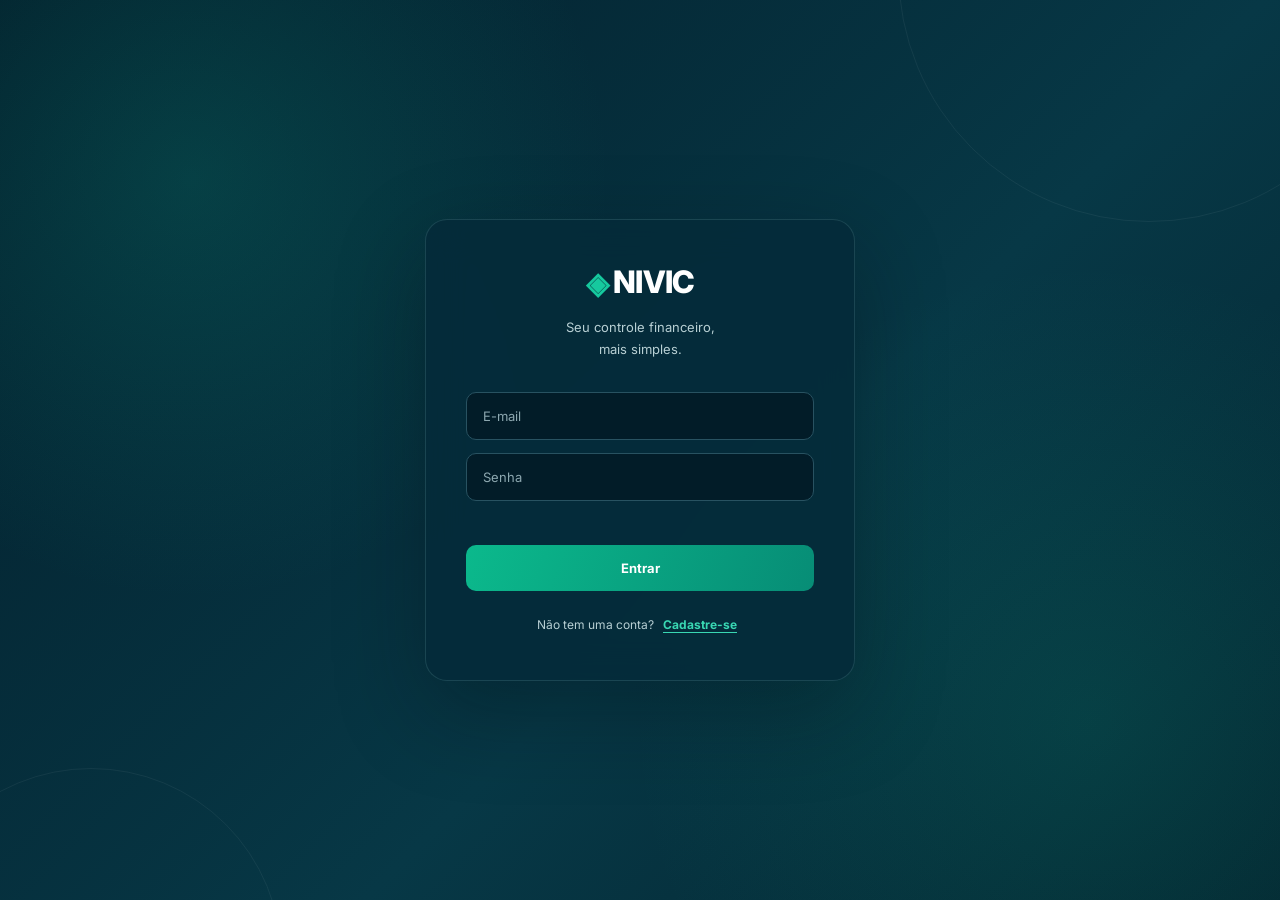
==== frontend/index.html @ e6733d61 "Organiza estrutura do NIVIC em frontend e backend" ====
<!DOCTYPE html>
<html lang="pt-BR">

<head>
    <meta charset="UTF-8">
    <meta name="viewport" content="width=device-width, initial-scale=1.0">

    <meta name="theme-color" content="#062b38">
    <meta name="description" content="NIVIC: organize suas receitas, despesas e metas financeiras em um só lugar.">

    <title>NIVIC | Organização Financeira</title>

    <link rel="preconnect" href="https://fonts.googleapis.com">
    <link rel="preconnect" href="https://fonts.gstatic.com" crossorigin>

    <link
        href="https://fonts.googleapis.com/css2?family=Inter:wght@400;500;600;700;800&display=swap"
        rel="stylesheet"
    >

    <link rel="stylesheet" href="styles.css">
</head>

<body>

    <!-- AUTENTICAÇÃO -->

    <section id="auth" class="auth">

        <div class="auth-card">

            <div class="logo">
                <b>◈</b> NIVIC
            </div>

            <p id="authText">
                Seu controle financeiro,<br>
                mais simples.
            </p>

            <!-- LOGIN -->

            <form id="loginForm">

                <label class="sr-only" for="loginEmail">E-mail</label>
                <input
                    id="loginEmail"
                    type="email"
                    placeholder="E-mail"
                    autocomplete="email"
                    required
                >

                <label class="sr-only" for="loginPass">Senha</label>
                <input
                    id="loginPass"
                    type="password"
                    placeholder="Senha"
                    autocomplete="current-password"
                    required
                >

                <p class="error" id="loginError" role="alert" aria-live="polite"></p>

                <button class="primary" type="submit">
                    Entrar
                </button>

            </form>

            <!-- CADASTRO -->

            <form id="registerForm" class="hide">

                <label class="sr-only" for="regName">Nome completo</label>
                <input
                    id="regName"
                    type="text"
                    placeholder="Nome completo"
                    autocomplete="name"
                    required
                >

                <label class="sr-only" for="regEmail">E-mail</label>
                <input
                    id="regEmail"
                    type="email"
                    placeholder="E-mail"
                    autocomplete="email"
                    required
                >

                <label class="sr-only" for="regPass">Senha</label>
                <input
                    id="regPass"
                    type="password"
                    placeholder="Senha (mínimo 6 caracteres)"
                    minlength="6"
                    autocomplete="new-password"
                    required
                >

                <label class="sr-only" for="regConfirm">Confirmar senha</label>
                <input
                    id="regConfirm"
                    type="password"
                    placeholder="Confirmar senha"
                    minlength="6"
                    autocomplete="new-password"
                    required
                >

                <p class="error" id="regError" role="alert" aria-live="polite"></p>

                <button class="primary" type="submit">
                    Criar minha conta
                </button>

            </form>

            <p class="switch" id="switch">
                Não tem uma conta?
                <button type="button" id="toRegister">
                    Cadastre-se
                </button>
            </p>

        </div>

    </section>

    <!-- APLICAÇÃO -->

    <section id="application" class="hide app">

        <!-- MENU LATERAL -->

        <aside class="sidebar">

            <div class="logo">
                <b>◈</b> NIVIC
            </div>

            <small>MENU PRINCIPAL</small>

            <nav aria-label="Navegação principal">

                <button
                    type="button"
                    data-page="dashboard"
                    class="selected"
                >
                    ⌂　Início
                </button>

                <button type="button" data-page="receitas">
                    ↗　Receitas
                </button>

                <button type="button" data-page="despesas">
                    ↘　Despesas
                </button>

                <button type="button" data-page="metas">
                    ◎　Metas
                </button>

                <button type="button" data-page="conta">
                    ♙　Minha conta
                </button>

            </nav>

            <button type="button" id="logout" class="logout">
                ⇥　Sair da conta
            </button>

            <small class="side-note">
                ● Seus dados estão vinculados à sua conta
            </small>

        </aside>

        <!-- CONTEÚDO PRINCIPAL -->

        <main>

            <header>

                <div>
                    <small>SISTEMA DE ORGANIZAÇÃO FINANCEIRA</small>
                    <h1 id="title">Dashboard financeiro</h1>
                </div>

                <div class="user">

                    <span id="avatar" aria-hidden="true">U</span>

                    <b id="userName">
                        Usuário
                    </b>

                </div>

            </header>

            <div id="content" class="content"></div>

        </main>

    </section>

    <!-- MODAL DE REGISTROS -->

    <div
        id="modal"
        class="overlay hide"
    >

        <form
            id="recordForm"
            class="modal"
            role="dialog"
            aria-modal="true"
            aria-labelledby="modalTitle"
        >

            <div class="modal-title">

                <div>
                    <small>NIVIC</small>
                    <h2 id="modalTitle">Novo registro</h2>
                </div>

                <button
                    type="button"
                    id="close"
                    class="close"
                    aria-label="Fechar janela"
                >
                    ×
                </button>

            </div>

            <div id="modalFields"></div>

            <p
                id="modalError"
                class="error"
                role="alert"
                aria-live="polite"
            ></p>

            <div class="buttons">

                <button
                    type="button"
                    id="cancel"
                    class="secondary"
                >
                    Cancelar
                </button>

                <button
                    type="submit"
                    class="primary"
                >
                    Salvar
                </button>

            </div>

        </form>

    </div>

    <!-- NOTIFICAÇÕES -->

    <div
        id="toast"
        role="status"
        aria-live="polite"
    ></div>

    <script src="script.js"></script>

</body>

</html>
---- frontend/styles.css ----
:root {
    --primary: #079b7c;
    --primary-dark: #067d68;
    --primary-light: #e4f5ef;
    --navy: #062b38;
    --navy-dark: #031e2b;
    --background: #f4f7f8;
    --surface: #ffffff;
    --text: #173746;
    --muted: #8299a2;
    --border: #e5edef;
    --danger: #df5967;
    --shadow: 0 8px 28px rgba(7, 48, 62, .045);
    --shadow-hover: 0 15px 35px rgba(7, 48, 62, .09);
    --radius: 15px;
}

* {
    box-sizing: border-box;
}

html {
    scroll-behavior: smooth;
}

body {
    margin: 0;
    font-family: Inter, Arial, sans-serif;
    background: var(--background);
    color: var(--text);
    -webkit-font-smoothing: antialiased;
}

button,
input {
    font: inherit;
}

button {
    cursor: pointer;
}

button:focus-visible,
input:focus-visible {
    outline: 3px solid rgba(7, 155, 124, .22);
    outline-offset: 3px;
}

.hide {
    display: none !important;
}

.sr-only {
    position: absolute;
    width: 1px;
    height: 1px;
    padding: 0;
    margin: -1px;
    overflow: hidden;
    clip: rect(0, 0, 0, 0);
    white-space: nowrap;
    border: 0;
}

.logo {
    font-size: 27px;
    font-weight: 800;
    letter-spacing: -.8px;
}

.logo b {
    color: #16c99e;
    font-size: 30px;
    vertical-align: -1px;
}

/* AUTENTICAÇÃO */

.auth {
    min-height: 100vh;
    display: grid;
    place-items: center;
    padding: 24px;
    position: relative;
    overflow: hidden;
    background:
        radial-gradient(circle at 15% 20%, rgba(11, 142, 123, .25), transparent 32%),
        radial-gradient(circle at 85% 80%, rgba(15, 190, 145, .13), transparent 35%),
        linear-gradient(135deg, #031e2b, #073846 58%, #042631);
}

.auth::before,
.auth::after {
    content: "";
    position: absolute;
    border: 1px solid rgba(255, 255, 255, .055);
    border-radius: 50%;
    pointer-events: none;
}

.auth::before {
    width: 500px;
    height: 500px;
    top: -280px;
    right: -120px;
}

.auth::after {
    width: 380px;
    height: 380px;
    bottom: -250px;
    left: -100px;
}

.auth-card {
    position: relative;
    z-index: 1;
    width: min(100%, 430px);
    padding: 43px 40px;
    background: rgba(5, 43, 57, .88);
    border: 1px solid rgba(137, 197, 192, .17);
    border-radius: 22px;
    box-shadow: 0 30px 90px rgba(0, 12, 20, .32);
    color: white;
    text-align: center;
    backdrop-filter: blur(18px);
}

.auth-card .logo {
    font-size: 31px;
}

.auth-card > p {
    color: #b8d0d4;
    line-height: 1.7;
    margin: 15px 0 32px;
    font-size: 13px;
}

.auth form {
    display: grid;
    gap: 13px;
}

.auth input {
    width: 100%;
    padding: 15px 16px;
    border: 1px solid #285261;
    border-radius: 10px;
    background: rgba(2, 26, 37, .8);
    color: white;
    font-size: 13px;
    transition: .2s ease;
}

.auth input:hover {
    border-color: #477481;
}

.auth input:focus {
    border-color: #13c99b;
    box-shadow: 0 0 0 3px rgba(19, 201, 155, .12);
    outline: none;
}

.auth input::placeholder {
    color: #8da8b0;
}

.primary {
    border: 0;
    border-radius: 10px;
    padding: 14px 19px;
    background: linear-gradient(110deg, #0bb98c, #078d76);
    color: white;
    font-size: 13px;
    font-weight: 700;
    transition: .2s ease;
}

.auth .primary {
    margin-top: 5px;
    padding: 15px;
}

.primary:hover {
    transform: translateY(-2px);
    box-shadow: 0 9px 22px rgba(7, 155, 124, .2);
    filter: brightness(1.06);
}

.primary:active {
    transform: translateY(0);
}

.switch {
    font-size: 12px !important;
    margin: 23px 0 0 !important;
}

.switch button {
    border: 0;
    background: none;
    color: #39d8b3;
    font-size: inherit;
    font-weight: 700;
    text-decoration: underline;
    text-underline-offset: 3px;
}

.error {
    color: #ff9ba5;
    font-size: 11px;
    line-height: 1.5;
    min-height: 13px;
    margin: 0;
}

/* APLICAÇÃO */

.app {
    display: flex;
    min-height: 100vh;
}

.sidebar {
    width: 255px;
    flex-shrink: 0;
    position: sticky;
    top: 0;
    height: 100vh;
    background: linear-gradient(180deg, #073441, #031f2c);
    color: #d8e8eb;
    padding: 29px 18px 22px;
    display: flex;
    flex-direction: column;
}

.sidebar .logo {
    padding: 0 12px 43px;
}

.sidebar > small {
    font-size: 9px;
    font-weight: 800;
    letter-spacing: 1.5px;
    color: #7798a2;
    padding: 0 12px 16px;
}

.sidebar nav {
    display: grid;
    gap: 6px;
}

.sidebar nav button,
.logout {
    position: relative;
    border: 1px solid transparent;
    background: transparent;
    color: #b9ced3;
    text-align: left;
    padding: 14px 13px;
    border-radius: 10px;
    font-size: 12px;
    font-weight: 600;
    transition: .2s ease;
}

.sidebar nav button:hover {
    background: rgba(255, 255, 255, .055);
    color: white;
    transform: translateX(2px);
}

.sidebar nav .selected {
    background: linear-gradient(105deg, #087e70, #096b65);
    color: white;
    border-color: rgba(255, 255, 255, .07);
    box-shadow: 0 6px 18px rgba(0, 0, 0, .13);
}

.logout {
    margin-top: auto;
    color: #c4d8dc;
}

.logout:hover {
    background: rgba(255, 255, 255, .07);
    color: #ff9ba5;
}

.sidebar .side-note {
    padding: 17px 8px 0;
    border-top: 1px solid rgba(255, 255, 255, .1);
    margin-top: 15px;
    font-size: 9px;
    color: #91aeb6;
}

/* CABEÇALHO */

main {
    flex: 1;
    min-width: 0;
}

header {
    min-height: 91px;
    background: rgba(255, 255, 255, .94);
    border-bottom: 1px solid var(--border);
    display: flex;
    align-items: center;
    justify-content: space-between;
    padding: 18px 40px;
    gap: 20px;
}

header small {
    font-size: 9px;
    letter-spacing: 1.35px;
    color: #91a5ad;
    font-weight: 800;
}

h1 {
    font-size: 22px;
    font-weight: 750;
    letter-spacing: -.7px;
    margin: 7px 0 0;
}

.user {
    display: flex;
    align-items: center;
    gap: 11px;
    font-size: 12px;
}

.user b {
    font-weight: 700;
}

.user span,
.avatar {
    width: 39px;
    height: 39px;
    border-radius: 12px;
    display: grid;
    place-items: center;
    background: var(--primary-light);
    color: var(--primary-dark);
    font-weight: 800;
}

.content {
    padding: 34px 40px;
    max-width: 1550px;
    margin: auto;
}

/* DASHBOARD */

.welcome {
    margin-bottom: 26px;
}

.welcome h2 {
    font-size: 21px;
    font-weight: 750;
    letter-spacing: -.5px;
    margin: 0 0 7px;
}

.welcome p,
.muted {
    font-size: 12px;
    color: var(--muted);
    line-height: 1.7;
    margin: 0;
}

.stats {
    display: grid;
    grid-template-columns: repeat(3, minmax(0, 1fr));
    gap: 18px;
}

.card,
.panel,
.goal {
    background: var(--surface);
    border: 1px solid var(--border);
    border-radius: var(--radius);
    padding: 23px;
    box-shadow: var(--shadow);
    transition: box-shadow .2s ease, transform .2s ease;
}

.card:hover,
.goal:hover {
    transform: translateY(-3px);
    box-shadow: var(--shadow-hover);
}

.stat-label {
    font-size: 11px;
    font-weight: 650;
    color: var(--muted);
}

.stat-value {
    font-size: clamp(21px, 2vw, 28px);
    font-weight: 800;
    letter-spacing: -.9px;
    margin: 15px 0 7px;
    overflow-wrap: anywhere;
}

.green {
    color: #079d77;
}

.red {
    color: #e15b69;
}

.dash-grid {
    display: grid;
    grid-template-columns: 1.3fr 1fr;
    gap: 18px;
    margin-top: 20px;
}

.panel h3,
.goal h3 {
    font-size: 14px;
    font-weight: 750;
    margin: 0 0 18px;
}

.movement,
.goal-mini {
    padding: 15px 0;
    border-top: 1px solid #edf2f4;
    display: flex;
    justify-content: space-between;
    align-items: center;
    gap: 12px;
    font-size: 11px;
}

.movement small {
    display: block;
    color: #91a3aa;
    margin-top: 5px;
    font-size: 10px;
}

/* PÁGINAS INTERNAS */

.page-head {
    display: flex;
    justify-content: space-between;
    align-items: center;
    gap: 18px;
    margin-bottom: 24px;
}

.page-head h2 {
    font-size: 21px;
    letter-spacing: -.5px;
    font-weight: 750;
    margin: 0 0 7px;
}

.page-head p {
    font-size: 12px;
    line-height: 1.6;
    color: var(--muted);
    margin: 0;
}

.small {
    font-size: 11px;
    padding: 11px 16px;
}

/* PESQUISA E TABELAS */

.toolbar {
    margin-bottom: 16px;
}

.search {
    width: min(100%, 380px);
    padding: 13px 15px;
    border: 1px solid var(--border);
    border-radius: 10px;
    background: white;
    outline: none;
    font-size: 12px;
    color: var(--text);
    transition: .2s ease;
}

.search::placeholder {
    color: #9aabb1;
}

.search:focus,
.field input:focus {
    border-color: var(--primary);
    box-shadow: 0 0 0 3px rgba(7, 155, 124, .09);
}

.table-wrap {
    overflow: auto;
    background: white;
    border: 1px solid var(--border);
    border-radius: var(--radius);
    box-shadow: var(--shadow);
}

.data {
    width: 100%;
    border-collapse: collapse;
    min-width: 570px;
}

.data th {
    background: #f8fafb;
    text-align: left;
    color: #8299a2;
    font-size: 10px;
    font-weight: 750;
    letter-spacing: .55px;
    padding: 16px;
    white-space: nowrap;
}

.data td {
    padding: 16px;
    border-top: 1px solid #edf2f4;
    font-size: 11px;
    color: #526e78;
}

.data tbody tr {
    transition: background .15s ease;
}

.data tbody tr:hover {
    background: #f8fcfa;
}

.action {
    border: 1px solid var(--border);
    background: white;
    color: #54717c;
    border-radius: 8px;
    padding: 8px 11px;
    font-size: 10px;
    font-weight: 650;
    margin-right: 4px;
    transition: .2s ease;
}

.action:hover {
    background: #f0f7f5;
    border-color: #c9e6dc;
}

.delete {
    color: var(--danger);
}

.delete:hover {
    background: #fff1f2;
    border-color: #f3cbd0;
}

.empty {
    text-align: center;
    padding: 40px;
    color: #91a3aa;
    font-size: 12px;
}

/* METAS */

.goal-grid,
.profile-grid {
    display: grid;
    grid-template-columns: repeat(2, minmax(0, 1fr));
    gap: 18px;
}

.goal {
    padding: 23px;
}

.goal-top {
    display: flex;
    justify-content: space-between;
    align-items: center;
    gap: 12px;
}

.goal-values {
    display: flex;
    justify-content: space-between;
    gap: 10px;
    font-size: 10px;
    color: var(--muted);
    margin: 18px 0 10px;
}

.progress {
    height: 9px;
    background: #e8eff1;
    border-radius: 20px;
    overflow: hidden;
}

.progress span {
    height: 100%;
    display: block;
    background: linear-gradient(90deg, #079b7c, #55d7b0);
    border-radius: 20px;
    transition: width .4s ease;
}

.goal-foot {
    display: flex;
    justify-content: space-between;
    gap: 10px;
    font-size: 10px;
    color: var(--muted);
    margin-top: 14px;
}

/* PERFIL */

.profile {
    background: white;
    border: 1px solid var(--border);
    border-radius: var(--radius);
    padding: 25px;
    box-shadow: var(--shadow);
}

.profile h3 {
    font-size: 14px;
    font-weight: 750;
    margin: 0 0 20px;
}

.field {
    display: grid;
    gap: 8px;
    margin-bottom: 16px;
}

.field label {
    font-size: 11px;
    font-weight: 700;
    color: #637f89;
}

.field input {
    width: 100%;
    padding: 13px 14px;
    border: 1px solid var(--border);
    border-radius: 9px;
    outline: none;
    font-size: 12px;
    color: var(--text);
    background: #fff;
    transition: .2s ease;
}

.secondary {
    border: 1px solid #e2ebec;
    background: #f1f6f6;
    color: #55717a;
    border-radius: 9px;
    padding: 12px 16px;
    font-size: 11px;
    font-weight: 700;
    transition: .2s ease;
}

.secondary:hover {
    background: #e5efef;
}

.danger {
    border: 1px solid #f3cbd0;
    background: #fff1f2;
    color: #d84f5d;
    border-radius: 9px;
    padding: 11px 14px;
    font-size: 11px;
    font-weight: 700;
    transition: .2s ease;
}

.danger:hover {
    background: #ffe5e8;
}

/* MODAL */

.overlay {
    position: fixed;
    inset: 0;
    background: rgba(3, 25, 35, .65);
    display: grid;
    place-items: center;
    padding: 20px;
    z-index: 10;
    backdrop-filter: blur(5px);
}

.modal {
    width: min(100%, 470px);
    max-height: min(90vh, 720px);
    overflow-y: auto;
    background: white;
    border: 1px solid rgba(255, 255, 255, .5);
    border-radius: 18px;
    padding: 29px;
    box-shadow: 0 25px 80px rgba(0, 0, 0, .2);
    animation: modalIn .2s ease;
}

@keyframes modalIn {
    from {
        opacity: 0;
        transform: translateY(9px) scale(.99);
    }

    to {
        opacity: 1;
        transform: translateY(0) scale(1);
    }
}

.modal-title {
    display: flex;
    justify-content: space-between;
    align-items: flex-start;
    gap: 15px;
    margin-bottom: 23px;
}

.modal-title small {
    font-size: 9px;
    color: var(--muted);
    letter-spacing: 1.4px;
    font-weight: 800;
}

.modal-title h2 {
    font-size: 20px;
    letter-spacing: -.5px;
    margin: 6px 0 0;
}

.close {
    flex-shrink: 0;
    border: 0;
    background: #edf4f4;
    color: #54717c;
    border-radius: 9px;
    width: 35px;
    height: 35px;
    font-size: 22px;
    line-height: 1;
    transition: .2s ease;
}

.close:hover {
    background: #e0ebeb;
    transform: rotate(90deg);
}

.modal .field {
    margin-bottom: 15px;
}

.buttons {
    display: flex;
    justify-content: flex-end;
    flex-wrap: wrap;
    gap: 10px;
    margin-top: 21px;
}

/* NOTIFICAÇÕES */

#toast {
    position: fixed;
    right: 24px;
    bottom: 24px;
    max-width: min(380px, calc(100vw - 40px));
    background: #073b46;
    color: white;
    padding: 15px 20px;
    border: 1px solid rgba(255, 255, 255, .1);
    border-radius: 11px;
    font-size: 12px;
    line-height: 1.5;
    box-shadow: 0 12px 35px rgba(0, 20, 30, .2);
    opacity: 0;
    transform: translateY(9px);
    transition: .2s ease;
    pointer-events: none;
    z-index: 20;
}

#toast.show {
    opacity: 1;
    transform: translateY(0);
}

/* RESPONSIVIDADE */

@media (max-width: 1000px) {
    .sidebar {
        width: 220px;
    }

    .content {
        padding: 28px 25px;
    }

    header {
        padding: 17px 26px;
    }

    .dash-grid {
        grid-template-columns: 1fr;
    }
}

@media (max-width: 760px) {
    .app {
        display: block;
    }

    .sidebar {
        width: 100%;
        height: auto;
        min-height: 0;
        position: relative;
        padding: 14px 15px;
    }

    .sidebar .logo {
        padding: 0 8px 14px;
        font-size: 24px;
    }

    .sidebar > small,
    .side-note,
    .logout {
        display: none;
    }

    .sidebar nav {
        display: flex;
        gap: 6px;
        overflow-x: auto;
        padding-bottom: 3px;
        scrollbar-width: thin;
    }

    .sidebar nav button {
        white-space: nowrap;
        flex-shrink: 0;
        padding: 11px 13px;
        font-size: 11px;
    }

    .sidebar nav button:hover {
        transform: none;
    }

    header {
        min-height: 77px;
        padding: 14px 19px;
    }

    header small {
        font-size: 8px;
    }

    h1 {
        font-size: 18px;
    }

    .content {
        padding: 23px 18px;
    }

    .stats {
        gap: 11px;
    }

    .card {
        padding: 18px;
    }

    .stat-value {
        font-size: 21px;
    }
}

@media (max-width: 540px) {
    .auth {
        padding: 16px;
    }

    .auth-card {
        padding: 34px 23px;
    }

    .stats,
    .goal-grid,
    .profile-grid {
        grid-template-columns: 1fr;
    }

    .page-head {
        align-items: flex-start;
    }

    .page-head .primary {
        white-space: nowrap;
        padding: 11px 12px;
        font-size: 10px;
    }

    .page-head h2 {
        font-size: 18px;
    }

    .welcome h2 {
        font-size: 18px;
    }

    .user {
        gap: 7px;
    }

    .user span {
        width: 35px;
        height: 35px;
    }

    .user b {
        display: none;
    }

    .content {
        padding: 20px 13px;
    }

    .panel,
    .goal,
    .profile {
        padding: 19px;
    }

    .modal {
        padding: 22px;
    }

    .buttons {
        flex-direction: column-reverse;
    }

    .buttons button {
        width: 100%;
    }

    #toast {
        right: 13px;
        bottom: 13px;
    }
}

@media (prefers-reduced-motion: reduce) {
    *,
    *::before,
    *::after {
        scroll-behavior: auto !important;
        animation-duration: .01ms !important;
        animation-iteration-count: 1 !important;
        transition-duration: .01ms !important;
    }
}
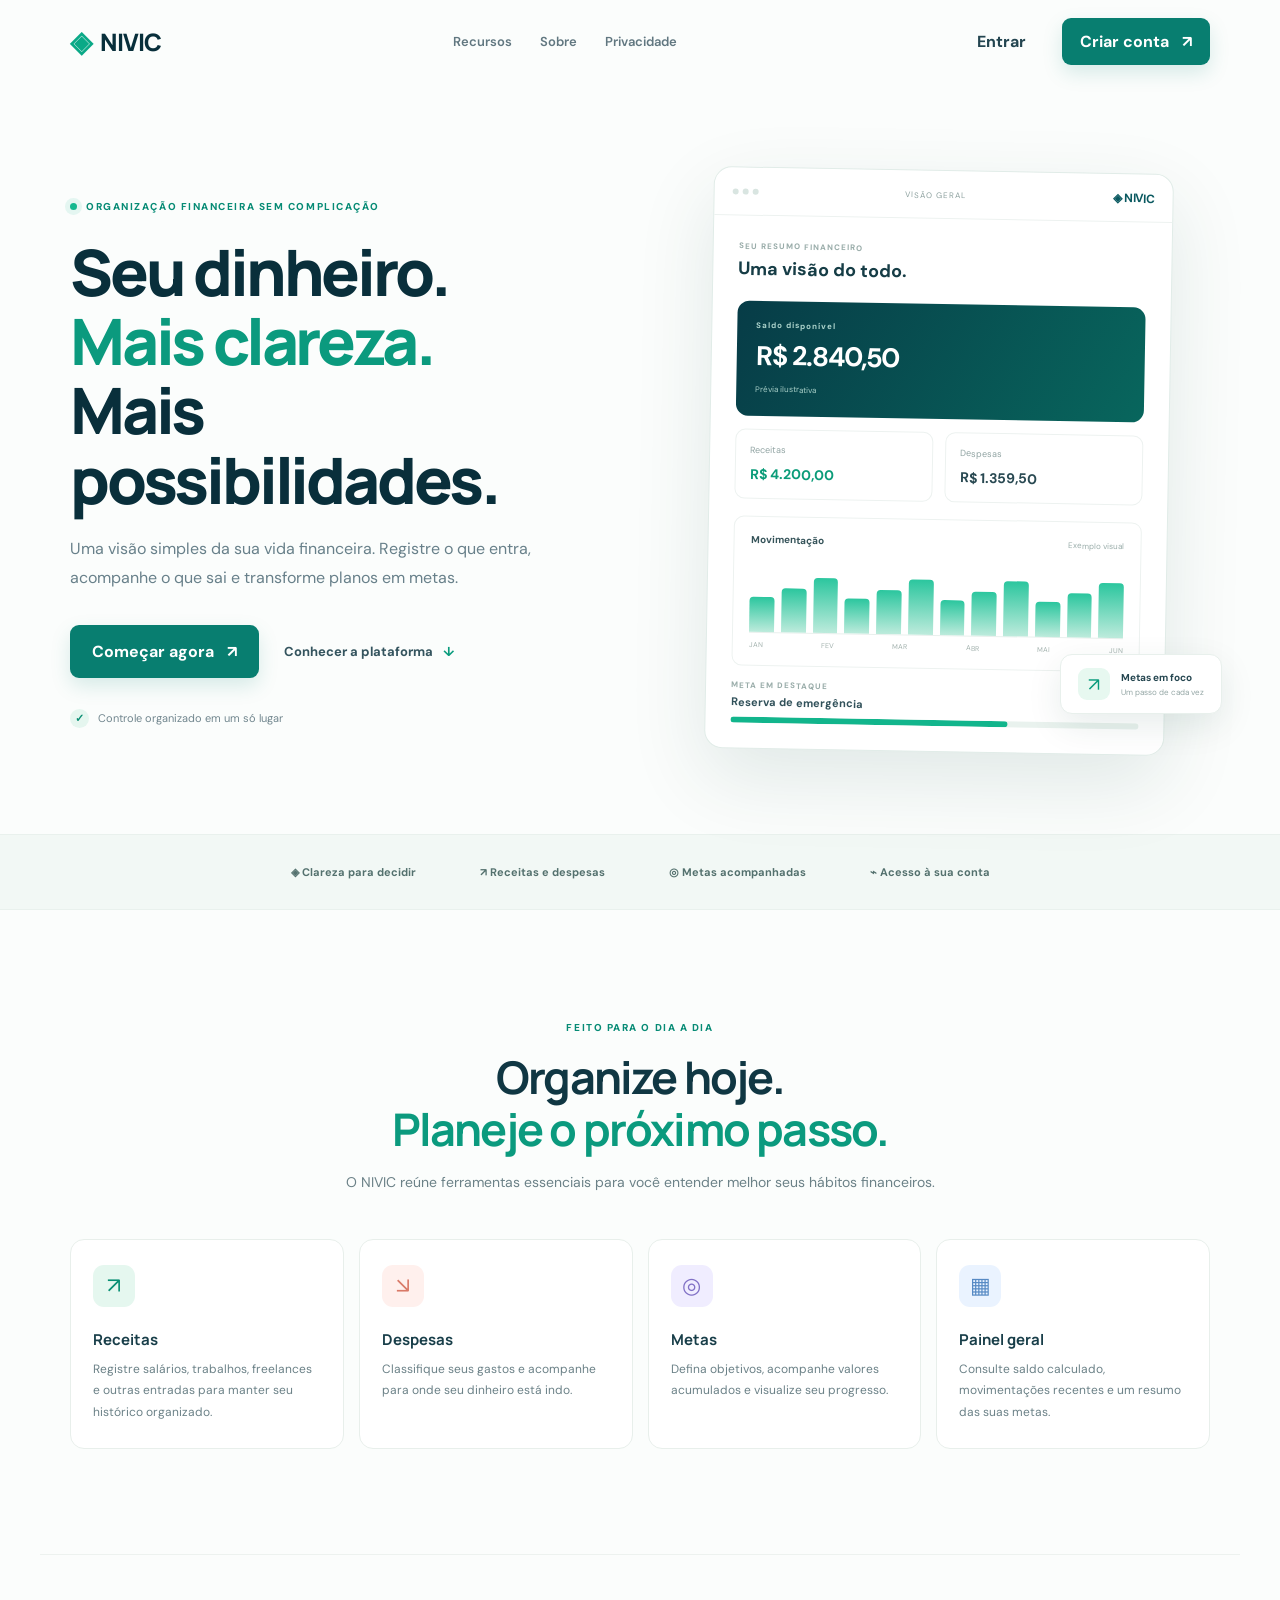
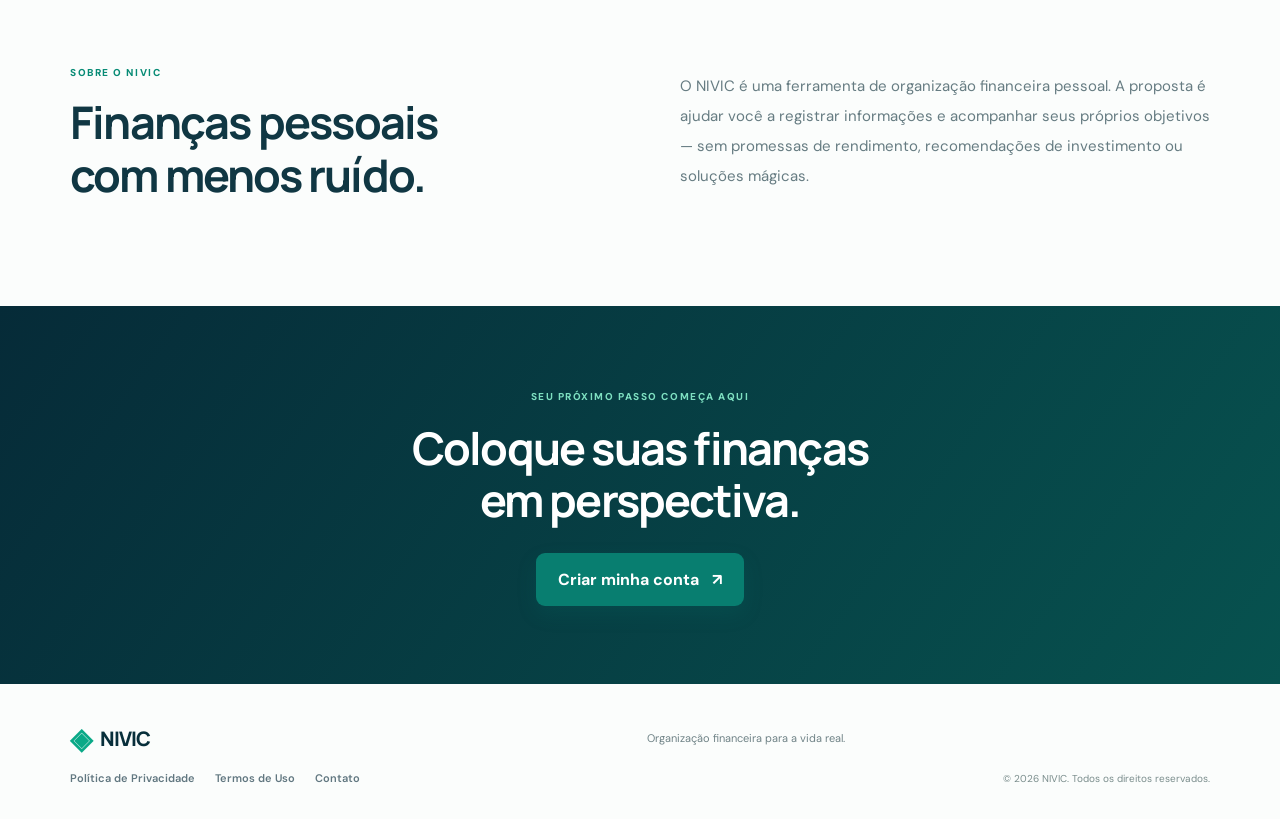
==== commit dc945164: "feat: aprimora frontend e adiciona páginas legais" ====
--- a/frontend/index.html
+++ b/frontend/index.html
@@ -1,291 +1,161 @@
-
 <!DOCTYPE html>
 <html lang="pt-BR">
+<head>
+  <meta charset="UTF-8">
+  <meta name="viewport" content="width=device-width, initial-scale=1">
+  <meta name="theme-color" content="#062b38">
+  <meta name="description" content="NIVIC — organize receitas, despesas e metas financeiras em um só lugar.">
+  <meta name="robots" content="index,follow">
+  <title>NIVIC — Sua vida financeira em perspectiva</title>
+  <link rel="preconnect" href="https://fonts.googleapis.com">
+  <link rel="preconnect" href="https://fonts.gstatic.com" crossorigin>
+  <link href="https://fonts.googleapis.com/css2?family=DM+Sans:wght@400;500;600;700;800&family=Manrope:wght@500;600;700;800&display=swap" rel="stylesheet">
+  <link rel="stylesheet" href="styles.css">
+</head>
+<body>
+  <section id="landing" class="landing">
+    <nav class="site-nav">
+      <a class="brand" href="#inicio" aria-label="NIVIC início"><span class="brand-mark">◈</span> NIVIC</a>
+      <div class="nav-links">
+        <a href="#recursos">Recursos</a>
+        <a href="#sobre">Sobre</a>
+        <a href="privacidade.html">Privacidade</a>
+      </div>
+      <div class="nav-actions">
+        <button class="nav-login" id="openLogin" type="button">Entrar</button>
+        <button class="nav-cta" id="openRegister" type="button">Criar conta <span>↗</span></button>
+      </div>
+    </nav>
 
-<head>
-    <meta charset="UTF-8">
-    <meta name="viewport" content="width=device-width, initial-scale=1.0">
+    <main id="inicio">
+      <section class="hero">
+        <div class="hero-copy">
+          <span class="eyebrow"><i></i> ORGANIZAÇÃO FINANCEIRA SEM COMPLICAÇÃO</span>
+          <h1>Seu dinheiro.<br><em>Mais clareza.</em><br>Mais possibilidades.</h1>
+          <p>Uma visão simples da sua vida financeira. Registre o que entra, acompanhe o que sai e transforme planos em metas.</p>
+          <div class="hero-actions">
+            <button class="nav-cta hero-cta" id="heroRegister" type="button">Começar agora <span>↗</span></button>
+            <a class="text-link" href="#recursos">Conhecer a plataforma <span>↓</span></a>
+          </div>
+          <div class="hero-note"><span class="note-check">✓</span> Controle organizado em um só lugar</div>
+        </div>
+        <div class="hero-visual" aria-label="Prévia ilustrativa do painel financeiro NIVIC">
+          <div class="visual-glow"></div>
+          <div class="mock-window">
+            <div class="mock-top"><div class="mock-dots"><i></i><i></i><i></i></div><span>VISÃO GERAL</span><b>◈ NIVIC</b></div>
+            <div class="mock-content">
+              <div class="mock-greeting"><small>SEU RESUMO FINANCEIRO</small><strong>Uma visão do todo.</strong></div>
+              <div class="mock-balance"><small>Saldo disponível</small><strong>R$ 2.840,50</strong><span>Prévia ilustrativa</span></div>
+              <div class="mock-stats">
+                <div><small>Receitas</small><b class="mock-green">R$ 4.200,00</b></div>
+                <div><small>Despesas</small><b>R$ 1.359,50</b></div>
+              </div>
+              <div class="mock-chart"><div class="chart-head"><b>Movimentação</b><small>Exemplo visual</small></div><div class="bars"><i></i><i></i><i></i><i></i><i></i><i></i><i></i><i></i><i></i><i></i><i></i><i></i></div><div class="chart-labels"><span>JAN</span><span>FEV</span><span>MAR</span><span>ABR</span><span>MAI</span><span>JUN</span></div></div>
+              <div class="mock-goal"><div><small>META EM DESTAQUE</small><b>Reserva de emergência</b></div><strong>68%</strong><div class="mock-progress"><i></i></div></div>
+            </div>
+          </div>
+          <div class="floating-chip"><span>↗</span><div><b>Metas em foco</b><small>Um passo de cada vez</small></div></div>
+        </div>
+      </section>
 
-    <meta name="theme-color" content="#062b38">
-    <meta name="description" content="NIVIC: organize suas receitas, despesas e metas financeiras em um só lugar.">
+      <section class="trust-strip" aria-label="Benefícios">
+        <span>◈ Clareza para decidir</span><span>↗ Receitas e despesas</span><span>◎ Metas acompanhadas</span><span>⌁ Acesso à sua conta</span>
+      </section>
 
-    <title>NIVIC | Organização Financeira</title>
+      <section class="features section-wrap" id="recursos">
+        <div class="section-heading">
+          <span class="eyebrow">FEITO PARA O DIA A DIA</span>
+          <h2>Organize hoje.<br><em>Planeje o próximo passo.</em></h2>
+          <p>O NIVIC reúne ferramentas essenciais para você entender melhor seus hábitos financeiros.</p>
+        </div>
+        <div class="feature-grid">
+          <article class="feature-card"><span class="feature-icon">↗</span><h3>Receitas</h3><p>Registre salários, trabalhos, freelances e outras entradas para manter seu histórico organizado.</p></article>
+          <article class="feature-card"><span class="feature-icon coral">↘</span><h3>Despesas</h3><p>Classifique seus gastos e acompanhe para onde seu dinheiro está indo.</p></article>
+          <article class="feature-card"><span class="feature-icon violet">◎</span><h3>Metas</h3><p>Defina objetivos, acompanhe valores acumulados e visualize seu progresso.</p></article>
+          <article class="feature-card"><span class="feature-icon blue">▦</span><h3>Painel geral</h3><p>Consulte saldo calculado, movimentações recentes e um resumo das suas metas.</p></article>
+        </div>
+      </section>
 
-    <link rel="preconnect" href="https://fonts.googleapis.com">
-    <link rel="preconnect" href="https://fonts.gstatic.com" crossorigin>
+      <section class="statement section-wrap" id="sobre">
+        <div><span class="eyebrow">SOBRE O NIVIC</span><h2>Finanças pessoais<br>com menos ruído.</h2></div>
+        <p>O NIVIC é uma ferramenta de organização financeira pessoal. A proposta é ajudar você a registrar informações e acompanhar seus próprios objetivos — sem promessas de rendimento, recomendações de investimento ou soluções mágicas.</p>
+      </section>
 
-    <link
-        href="https://fonts.googleapis.com/css2?family=Inter:wght@400;500;600;700;800&display=swap"
-        rel="stylesheet"
-    >
+      <section class="bottom-cta">
+        <span class="eyebrow">SEU PRÓXIMO PASSO COMEÇA AQUI</span>
+        <h2>Coloque suas finanças<br>em perspectiva.</h2>
+        <button class="nav-cta hero-cta" id="bottomRegister" type="button">Criar minha conta <span>↗</span></button>
+      </section>
+    </main>
 
-    <link rel="stylesheet" href="styles.css">
-</head>
+    <footer class="site-footer">
+      <a class="brand" href="#inicio"><span class="brand-mark">◈</span> NIVIC</a>
+      <p>Organização financeira para a vida real.</p>
+      <div class="footer-links"><a href="privacidade.html">Política de Privacidade</a><a href="termos.html">Termos de Uso</a><a href="mailto:contato@nivic.com.br">Contato</a></div>
+      <small>© <span id="year"></span> NIVIC. Todos os direitos reservados.</small>
+    </footer>
+  </section>
 
-<body>
+  <section id="auth" class="auth hide">
+    <button type="button" class="back-site" id="backToSite">← Voltar ao site</button>
+    <div class="auth-card">
+      <a class="brand auth-brand" href="#" id="authBrand"><span class="brand-mark">◈</span> NIVIC</a>
+      <p id="authText">Seu controle financeiro,<br>mais simples.</p>
+      <form id="loginForm">
+        <label class="sr-only" for="loginEmail">E-mail</label>
+        <input id="loginEmail" type="email" placeholder="E-mail" autocomplete="email" required>
+        <label class="sr-only" for="loginPass">Senha</label>
+        <input id="loginPass" type="password" placeholder="Senha" autocomplete="current-password" required>
+        <p class="error" id="loginError" role="alert" aria-live="polite"></p>
+        <button class="primary" type="submit">Entrar na minha conta</button>
+      </form>
+      <form id="registerForm" class="hide">
+        <label class="sr-only" for="regName">Nome completo</label>
+        <input id="regName" type="text" placeholder="Nome completo" autocomplete="name" required>
+        <label class="sr-only" for="regEmail">E-mail</label>
+        <input id="regEmail" type="email" placeholder="E-mail" autocomplete="email" required>
+        <label class="sr-only" for="regPass">Senha</label>
+        <input id="regPass" type="password" placeholder="Senha (mínimo 8 caracteres)" minlength="8" maxlength="72" autocomplete="new-password" required>
+        <label class="sr-only" for="regConfirm">Confirmar senha</label>
+        <input id="regConfirm" type="password" placeholder="Confirmar senha" minlength="8" maxlength="72" autocomplete="new-password" required>
+        <label class="legal-consent"><input type="checkbox" id="acceptTerms" required> Li e aceito os <a href="termos.html" target="_blank" rel="noopener">Termos de Uso</a> e a <a href="privacidade.html" target="_blank" rel="noopener">Política de Privacidade</a>.</label>
+        <p class="error" id="regError" role="alert" aria-live="polite"></p>
+        <button class="primary" type="submit">Criar minha conta</button>
+      </form>
+      <p class="switch" id="switch">Não tem uma conta? <button type="button" data-auth="register">Cadastre-se</button></p>
+      <p class="auth-legal">Ao continuar, você concorda com nossos <a href="termos.html">termos</a> e nossa <a href="privacidade.html">política de privacidade</a>.</p>
+    </div>
+  </section>
 
-    <!-- AUTENTICAÇÃO -->
+  <section id="application" class="hide app">
+    <aside class="sidebar">
+      <div class="logo"><b>◈</b> NIVIC</div>
+      <small>MENU PRINCIPAL</small>
+      <nav aria-label="Navegação principal">
+        <button type="button" data-page="dashboard" class="selected">⌂　Início</button>
+        <button type="button" data-page="receitas">↗　Receitas</button>
+        <button type="button" data-page="despesas">↘　Despesas</button>
+        <button type="button" data-page="metas">◎　Metas</button>
+        <button type="button" data-page="conta">♙　Minha conta</button>
+      </nav>
+      <button type="button" id="logout" class="logout">⇥　Sair da conta</button>
+      <small class="side-note">● Seus dados estão vinculados à sua conta</small>
+    </aside>
+    <main>
+      <header><div><small>SISTEMA DE ORGANIZAÇÃO FINANCEIRA</small><h1 id="title">Dashboard financeiro</h1></div><div class="user"><span id="avatar" aria-hidden="true">U</span><b id="userName">Usuário</b></div></header>
+      <div id="content" class="content"></div>
+      <footer class="app-footer"><a href="privacidade.html" target="_blank" rel="noopener">Privacidade</a><a href="termos.html" target="_blank" rel="noopener">Termos de uso</a><span>© <span id="appYear"></span> NIVIC</span></footer>
+    </main>
+  </section>
 
-    <section id="auth" class="auth">
-
-        <div class="auth-card">
-
-            <div class="logo">
-                <b>◈</b> NIVIC
-            </div>
-
-            <p id="authText">
-                Seu controle financeiro,<br>
-                mais simples.
-            </p>
-
-            <!-- LOGIN -->
-
-            <form id="loginForm">
-
-                <label class="sr-only" for="loginEmail">E-mail</label>
-                <input
-                    id="loginEmail"
-                    type="email"
-                    placeholder="E-mail"
-                    autocomplete="email"
-                    required
-                >
-
-                <label class="sr-only" for="loginPass">Senha</label>
-                <input
-                    id="loginPass"
-                    type="password"
-                    placeholder="Senha"
-                    autocomplete="current-password"
-                    required
-                >
-
-                <p class="error" id="loginError" role="alert" aria-live="polite"></p>
-
-                <button class="primary" type="submit">
-                    Entrar
-                </button>
-
-            </form>
-
-            <!-- CADASTRO -->
-
-            <form id="registerForm" class="hide">
-
-                <label class="sr-only" for="regName">Nome completo</label>
-                <input
-                    id="regName"
-                    type="text"
-                    placeholder="Nome completo"
-                    autocomplete="name"
-                    required
-                >
-
-                <label class="sr-only" for="regEmail">E-mail</label>
-                <input
-                    id="regEmail"
-                    type="email"
-                    placeholder="E-mail"
-                    autocomplete="email"
-                    required
-                >
-
-                <label class="sr-only" for="regPass">Senha</label>
-                <input
-                    id="regPass"
-                    type="password"
-                    placeholder="Senha (mínimo 6 caracteres)"
-                    minlength="6"
-                    autocomplete="new-password"
-                    required
-                >
-
-                <label class="sr-only" for="regConfirm">Confirmar senha</label>
-                <input
-                    id="regConfirm"
-                    type="password"
-                    placeholder="Confirmar senha"
-                    minlength="6"
-                    autocomplete="new-password"
-                    required
-                >
-
-                <p class="error" id="regError" role="alert" aria-live="polite"></p>
-
-                <button class="primary" type="submit">
-                    Criar minha conta
-                </button>
-
-            </form>
-
-            <p class="switch" id="switch">
-                Não tem uma conta?
-                <button type="button" id="toRegister">
-                    Cadastre-se
-                </button>
-            </p>
-
-        </div>
-
-    </section>
-
-    <!-- APLICAÇÃO -->
-
-    <section id="application" class="hide app">
-
-        <!-- MENU LATERAL -->
-
-        <aside class="sidebar">
-
-            <div class="logo">
-                <b>◈</b> NIVIC
-            </div>
-
-            <small>MENU PRINCIPAL</small>
-
-            <nav aria-label="Navegação principal">
-
-                <button
-                    type="button"
-                    data-page="dashboard"
-                    class="selected"
-                >
-                    ⌂　Início
-                </button>
-
-                <button type="button" data-page="receitas">
-                    ↗　Receitas
-                </button>
-
-                <button type="button" data-page="despesas">
-                    ↘　Despesas
-                </button>
-
-                <button type="button" data-page="metas">
-                    ◎　Metas
-                </button>
-
-                <button type="button" data-page="conta">
-                    ♙　Minha conta
-                </button>
-
-            </nav>
-
-            <button type="button" id="logout" class="logout">
-                ⇥　Sair da conta
-            </button>
-
-            <small class="side-note">
-                ● Seus dados estão vinculados à sua conta
-            </small>
-
-        </aside>
-
-        <!-- CONTEÚDO PRINCIPAL -->
-
-        <main>
-
-            <header>
-
-                <div>
-                    <small>SISTEMA DE ORGANIZAÇÃO FINANCEIRA</small>
-                    <h1 id="title">Dashboard financeiro</h1>
-                </div>
-
-                <div class="user">
-
-                    <span id="avatar" aria-hidden="true">U</span>
-
-                    <b id="userName">
-                        Usuário
-                    </b>
-
-                </div>
-
-            </header>
-
-            <div id="content" class="content"></div>
-
-        </main>
-
-    </section>
-
-    <!-- MODAL DE REGISTROS -->
-
-    <div
-        id="modal"
-        class="overlay hide"
-    >
-
-        <form
-            id="recordForm"
-            class="modal"
-            role="dialog"
-            aria-modal="true"
-            aria-labelledby="modalTitle"
-        >
-
-            <div class="modal-title">
-
-                <div>
-                    <small>NIVIC</small>
-                    <h2 id="modalTitle">Novo registro</h2>
-                </div>
-
-                <button
-                    type="button"
-                    id="close"
-                    class="close"
-                    aria-label="Fechar janela"
-                >
-                    ×
-                </button>
-
-            </div>
-
-            <div id="modalFields"></div>
-
-            <p
-                id="modalError"
-                class="error"
-                role="alert"
-                aria-live="polite"
-            ></p>
-
-            <div class="buttons">
-
-                <button
-                    type="button"
-                    id="cancel"
-                    class="secondary"
-                >
-                    Cancelar
-                </button>
-
-                <button
-                    type="submit"
-                    class="primary"
-                >
-                    Salvar
-                </button>
-
-            </div>
-
-        </form>
-
-    </div>
-
-    <!-- NOTIFICAÇÕES -->
-
-    <div
-        id="toast"
-        role="status"
-        aria-live="polite"
-    ></div>
-
-    <script src="script.js"></script>
-
+  <div id="modal" class="overlay hide">
+    <form id="recordForm" class="modal" role="dialog" aria-modal="true" aria-labelledby="modalTitle">
+      <div class="modal-title"><div><small>NIVIC</small><h2 id="modalTitle">Novo registro</h2></div><button type="button" id="close" class="close" aria-label="Fechar janela">×</button></div>
+      <div id="modalFields"></div><p id="modalError" class="error" role="alert" aria-live="polite"></p>
+      <div class="buttons"><button type="button" id="cancel" class="secondary">Cancelar</button><button type="submit" class="primary">Salvar</button></div>
+    </form>
+  </div>
+  <div id="toast" role="status" aria-live="polite"></div>
+  <script src="script.js"></script>
 </body>
-
-</html>
+</html>
--- a/frontend/styles.css
+++ b/frontend/styles.css
@@ -1,4 +1,3 @@
-
 :root {
     --primary: #079b7c;
     --primary-dark: #067d68;
@@ -8,12 +7,15 @@
     --background: #f4f7f8;
     --surface: #ffffff;
     --text: #173746;
-    --muted: #8299a2;
+    --muted: #5f7882;
     --border: #e5edef;
     --danger: #df5967;
     --shadow: 0 8px 28px rgba(7, 48, 62, .045);
     --shadow-hover: 0 15px 35px rgba(7, 48, 62, .09);
     --radius: 15px;
+    --ink: #102f3b;
+    --mint: #16c99e;
+    --paper: #f6f9f8;
 }
 
 * {
@@ -26,7 +28,7 @@
 
 body {
     margin: 0;
-    font-family: Inter, Arial, sans-serif;
+    font-family: "DM Sans", Arial, sans-serif;
     background: var(--background);
     color: var(--text);
     -webkit-font-smoothing: antialiased;
@@ -75,8 +77,6 @@
     vertical-align: -1px;
 }
 
-/* AUTENTICAÇÃO */
-
 .auth {
     min-height: 100vh;
     display: grid;
@@ -85,8 +85,7 @@
     position: relative;
     overflow: hidden;
     background:
-        radial-gradient(circle at 15% 20%, rgba(11, 142, 123, .25), transparent 32%),
-        radial-gradient(circle at 85% 80%, rgba(15, 190, 145, .13), transparent 35%),
+        radial-gradient(circle at 15% 20%, #0b665d, transparent 34%),
         linear-gradient(135deg, #031e2b, #073846 58%, #042631);
 }
 
@@ -120,7 +119,7 @@
     padding: 43px 40px;
     background: rgba(5, 43, 57, .88);
     border: 1px solid rgba(137, 197, 192, .17);
-    border-radius: 22px;
+    border-radius: 19px;
     box-shadow: 0 30px 90px rgba(0, 12, 20, .32);
     color: white;
     text-align: center;
@@ -211,13 +210,11 @@
 
 .error {
     color: #ff9ba5;
-    font-size: 11px;
+    font-size: 12px;
     line-height: 1.5;
-    min-height: 13px;
+    min-height: 16px;
     margin: 0;
 }
-
-/* APLICAÇÃO */
 
 .app {
     display: flex;
@@ -242,7 +239,7 @@
 }
 
 .sidebar > small {
-    font-size: 9px;
+    font-size: 10px;
     font-weight: 800;
     letter-spacing: 1.5px;
     color: #7798a2;
@@ -295,11 +292,9 @@
     padding: 17px 8px 0;
     border-top: 1px solid rgba(255, 255, 255, .1);
     margin-top: 15px;
-    font-size: 9px;
+    font-size: 11px;
     color: #91aeb6;
 }
-
-/* CABEÇALHO */
 
 main {
     flex: 1;
@@ -318,9 +313,9 @@
 }
 
 header small {
-    font-size: 9px;
+    font-size: 10px;
     letter-spacing: 1.35px;
-    color: #91a5ad;
+    color: #6f858d;
     font-weight: 800;
 }
 
@@ -360,8 +355,6 @@
     margin: auto;
 }
 
-/* DASHBOARD */
-
 .welcome {
     margin-bottom: 26px;
 }
@@ -453,12 +446,10 @@
 
 .movement small {
     display: block;
-    color: #91a3aa;
+    color: #6f858d;
     margin-top: 5px;
     font-size: 10px;
 }
-
-/* PÁGINAS INTERNAS */
 
 .page-head {
     display: flex;
@@ -486,8 +477,6 @@
     font-size: 11px;
     padding: 11px 16px;
 }
-
-/* PESQUISA E TABELAS */
 
 .toolbar {
     margin-bottom: 16px;
@@ -506,7 +495,7 @@
 }
 
 .search::placeholder {
-    color: #9aabb1;
+    color: #7a8f96;
 }
 
 .search:focus,
@@ -532,8 +521,8 @@
 .data th {
     background: #f8fafb;
     text-align: left;
-    color: #8299a2;
-    font-size: 10px;
+    color: #5f7882;
+    font-size: 11px;
     font-weight: 750;
     letter-spacing: .55px;
     padding: 16px;
@@ -543,7 +532,7 @@
 .data td {
     padding: 16px;
     border-top: 1px solid #edf2f4;
-    font-size: 11px;
+    font-size: 12px;
     color: #526e78;
 }
 
@@ -561,7 +550,7 @@
     color: #54717c;
     border-radius: 8px;
     padding: 8px 11px;
-    font-size: 10px;
+    font-size: 11px;
     font-weight: 650;
     margin-right: 4px;
     transition: .2s ease;
@@ -584,11 +573,9 @@
 .empty {
     text-align: center;
     padding: 40px;
-    color: #91a3aa;
+    color: #6f858d;
     font-size: 12px;
 }
-
-/* METAS */
 
 .goal-grid,
 .profile-grid {
@@ -612,7 +599,7 @@
     display: flex;
     justify-content: space-between;
     gap: 10px;
-    font-size: 10px;
+    font-size: 11px;
     color: var(--muted);
     margin: 18px 0 10px;
 }
@@ -636,12 +623,10 @@
     display: flex;
     justify-content: space-between;
     gap: 10px;
-    font-size: 10px;
+    font-size: 11px;
     color: var(--muted);
     margin-top: 14px;
 }
-
-/* PERFIL */
 
 .profile {
     background: white;
@@ -666,7 +651,7 @@
 .field label {
     font-size: 11px;
     font-weight: 700;
-    color: #637f89;
+    color: #566f79;
 }
 
 .field input {
@@ -711,8 +696,6 @@
     background: #ffe5e8;
 }
 
-/* MODAL */
-
 .overlay {
     position: fixed;
     inset: 0;
@@ -757,7 +740,7 @@
 }
 
 .modal-title small {
-    font-size: 9px;
+    font-size: 10px;
     color: var(--muted);
     letter-spacing: 1.4px;
     font-weight: 800;
@@ -798,8 +781,6 @@
     gap: 10px;
     margin-top: 21px;
 }
-
-/* NOTIFICAÇÕES */
 
 #toast {
     position: fixed;
@@ -826,8 +807,6 @@
     transform: translateY(0);
 }
 
-/* RESPONSIVIDADE */
-
 @media (max-width: 1000px) {
     .sidebar {
         width: 220px;
@@ -895,7 +874,7 @@
     }
 
     header small {
-        font-size: 8px;
+        font-size: 10px;
     }
 
     h1 {
@@ -990,6 +969,1082 @@
     #toast {
         right: 13px;
         bottom: 13px;
+    }
+}
+
+h1,
+h2,
+h3,
+.brand {
+    font-family: Manrope, "DM Sans", sans-serif;
+}
+
+.landing {
+    min-height: 100vh;
+    overflow: hidden;
+    background: #fbfdfc;
+    color: var(--ink);
+}
+
+.site-nav {
+    height: 82px;
+    max-width: 1200px;
+    margin: auto;
+    padding: 0 30px;
+    display: flex;
+    align-items: center;
+    justify-content: space-between;
+    gap: 25px;
+}
+
+.brand {
+    display: inline-flex;
+    align-items: center;
+    gap: 9px;
+    color: #082f3b;
+    text-decoration: none;
+    font-size: 24px;
+    font-weight: 800;
+    letter-spacing: -1px;
+}
+
+.brand-mark {
+    color: #0aa987;
+    font-size: 29px;
+}
+
+.nav-links,
+.nav-actions {
+    display: flex;
+    align-items: center;
+    gap: 28px;
+}
+
+.nav-links a,
+.footer-links a,
+.app-footer a {
+    color: #617780;
+    text-decoration: none;
+    font-size: 13px;
+    font-weight: 600;
+    transition: .2s;
+}
+
+.nav-links a:hover,
+.footer-links a:hover,
+.app-footer a:hover {
+    color: #079b7c;
+}
+
+.nav-login {
+    background: transparent;
+    border: 0;
+    color: #234550;
+    font-weight: 700;
+    padding: 12px 8px;
+}
+
+.nav-cta {
+    border: 0;
+    border-radius: 9px;
+    background: #087e70;
+    color: white;
+    font-weight: 700;
+    padding: 13px 18px;
+    box-shadow: 0 8px 20px #087e7026;
+    transition: .2s;
+}
+
+.nav-cta span {
+    margin-left: 9px;
+}
+
+.nav-cta:hover {
+    background: #066b60;
+    transform: translateY(-2px);
+    box-shadow: 0 12px 25px #087e7035;
+}
+
+.hero {
+    max-width: 1200px;
+    margin: auto;
+    padding: 88px 30px 82px;
+    display: grid;
+    grid-template-columns: 1fr 1fr;
+    align-items: center;
+    gap: 55px;
+}
+
+.eyebrow {
+    display: inline-flex;
+    align-items: center;
+    gap: 9px;
+    color: #078b75;
+    font-size: 10px;
+    font-weight: 800;
+    letter-spacing: 1.55px;
+}
+
+.eyebrow i {
+    width: 7px;
+    height: 7px;
+    border-radius: 50%;
+    background: #14b88f;
+    box-shadow: 0 0 0 5px #14b88f18;
+}
+
+.hero h1 {
+    margin: 22px 0 20px;
+    font-size: clamp(42px, 5vw, 66px);
+    line-height: 1.08;
+    letter-spacing: -3.2px;
+    font-weight: 800;
+    color: #092f3b;
+}
+
+.hero h1 em,
+.section-heading h2 em {
+    color: #0b9a7e;
+    font-style: normal;
+}
+
+.hero-copy > p {
+    max-width: 490px;
+    color: #68808a;
+    font-size: 16px;
+    line-height: 1.85;
+    margin: 0;
+}
+
+.hero-actions {
+    display: flex;
+    align-items: center;
+    gap: 25px;
+    margin-top: 32px;
+    flex-wrap: wrap;
+}
+
+.hero-cta {
+    padding: 16px 22px;
+}
+
+.text-link {
+    color: #34545e;
+    text-decoration: none;
+    font-size: 13px;
+    font-weight: 700;
+}
+
+.text-link span {
+    margin-left: 7px;
+    color: #0a9c7d;
+}
+
+.hero-note {
+    margin-top: 31px;
+    color: #71868e;
+    font-size: 11px;
+    display: flex;
+    align-items: center;
+    gap: 9px;
+}
+
+.note-check {
+    display: grid;
+    place-items: center;
+    width: 19px;
+    height: 19px;
+    background: #e5f6ef;
+    color: #078c72;
+    border-radius: 50%;
+    font-weight: 800;
+}
+
+.hero-visual {
+    position: relative;
+    min-height: 480px;
+    display: grid;
+    place-items: center;
+}
+
+.visual-glow {
+    position: absolute;
+    width: 430px;
+    height: 430px;
+    border-radius: 50%;
+    background: radial-gradient(circle, #d9f4e9 0%, #edf8f3 48%, transparent 72%);
+}
+
+.mock-window {
+    position: relative;
+    width: min(100%, 460px);
+    border: 1px solid #e1ece8;
+    border-radius: 18px;
+    background: white;
+    box-shadow: 0 28px 80px #0a3c371c;
+    overflow: hidden;
+    transform: rotate(1deg);
+}
+
+.mock-top {
+    height: 48px;
+    padding: 0 18px;
+    border-bottom: 1px solid #edf2f0;
+    display: flex;
+    align-items: center;
+    justify-content: space-between;
+    color: #8da19f;
+    font-size: 8px;
+    letter-spacing: 1px;
+}
+
+.mock-top b {
+    color: #0a5960;
+    font-size: 12px;
+    letter-spacing: -.3px;
+}
+
+.mock-dots {
+    display: flex;
+    gap: 4px;
+}
+
+.mock-dots i {
+    width: 6px;
+    height: 6px;
+    border-radius: 50%;
+    background: #d9e5e1;
+}
+
+.mock-content {
+    padding: 25px;
+}
+
+.mock-greeting small,
+.mock-balance small,
+.mock-goal small {
+    display: block;
+    color: #9aadaa;
+    font-size: 8px;
+    letter-spacing: 1px;
+    font-weight: 800;
+}
+
+.mock-greeting strong {
+    display: block;
+    margin-top: 6px;
+    font-size: 18px;
+    color: #163d46;
+}
+
+.mock-balance {
+    margin-top: 20px;
+    padding: 19px;
+    background: linear-gradient(120deg, #073c47, #08665d);
+    border-radius: 12px;
+    color: white;
+}
+
+.mock-balance small {
+    color: #a9d0c9;
+}
+
+.mock-balance strong {
+    display: block;
+    margin: 8px 0 3px;
+    font-size: 27px;
+    letter-spacing: -1px;
+}
+
+.mock-balance span {
+    color: #a9d0c9;
+    font-size: 8px;
+}
+
+.mock-stats {
+    display: grid;
+    grid-template-columns: 1fr 1fr;
+    gap: 12px;
+    margin-top: 13px;
+}
+
+.mock-stats div {
+    padding: 14px;
+    border: 1px solid #edf2f0;
+    border-radius: 10px;
+}
+
+.mock-stats small {
+    display: block;
+    color: #91a4a3;
+    font-size: 9px;
+    margin-bottom: 7px;
+}
+
+.mock-stats b {
+    font-size: 14px;
+    color: #294952;
+}
+
+.mock-stats .mock-green {
+    color: #0b9c79;
+}
+
+.mock-chart {
+    margin-top: 17px;
+    padding: 16px;
+    border: 1px solid #edf2f0;
+    border-radius: 10px;
+}
+
+.chart-head {
+    display: flex;
+    justify-content: space-between;
+    align-items: center;
+    font-size: 10px;
+    color: #36545a;
+}
+
+.chart-head small {
+    color: #9aadaa;
+    font-size: 8px;
+}
+
+.bars {
+    height: 74px;
+    display: flex;
+    align-items: end;
+    gap: 7px;
+    margin-top: 13px;
+    border-bottom: 1px solid #e9f0ed;
+}
+
+.bars i {
+    flex: 1;
+    border-radius: 4px 4px 0 0;
+    background: linear-gradient(#2bc69e, #bdebdc);
+    height: var(--h, 40%);
+}
+
+.bars i:nth-child(3n) {
+    --h: 75%;
+}
+
+.bars i:nth-child(3n + 1) {
+    --h: 48%;
+}
+
+.bars i:nth-child(3n + 2) {
+    --h: 60%;
+}
+
+.chart-labels {
+    display: flex;
+    justify-content: space-between;
+    color: #a3b2ae;
+    font-size: 7px;
+    margin-top: 7px;
+}
+
+.mock-goal {
+    margin-top: 14px;
+    display: grid;
+    grid-template-columns: 1fr auto;
+    gap: 8px;
+    align-items: center;
+}
+
+.mock-goal b {
+    display: block;
+    margin-top: 5px;
+    font-size: 11px;
+    color: #31515a;
+}
+
+.mock-goal > strong {
+    color: #0a9b7c;
+    font-size: 13px;
+}
+
+.mock-progress {
+    grid-column: 1 / -1;
+    height: 6px;
+    border-radius: 10px;
+    background: #e9f2ee;
+    overflow: hidden;
+}
+
+.mock-progress i {
+    display: block;
+    width: 68%;
+    height: 100%;
+    background: #12b58c;
+    border-radius: 10px;
+}
+
+.floating-chip {
+    position: absolute;
+    right: -12px;
+    bottom: 38px;
+    display: flex;
+    align-items: center;
+    gap: 11px;
+    padding: 13px 17px;
+    background: white;
+    border: 1px solid #e8f0ec;
+    border-radius: 12px;
+    box-shadow: 0 12px 35px #0b3d3518;
+}
+
+.floating-chip > span {
+    display: grid;
+    place-items: center;
+    width: 32px;
+    height: 32px;
+    background: #e7f8f0;
+    border-radius: 9px;
+    color: #079b7c;
+    font-size: 19px;
+}
+
+.floating-chip b,
+.floating-chip small {
+    display: block;
+}
+
+.floating-chip b {
+    font-size: 10px;
+    color: #254650;
+}
+
+.floating-chip small {
+    margin-top: 3px;
+    color: #94a6a5;
+    font-size: 8px;
+}
+
+.trust-strip {
+    min-height: 76px;
+    display: flex;
+    align-items: center;
+    justify-content: center;
+    gap: clamp(20px, 5vw, 70px);
+    padding: 18px 25px;
+    background: #f2f8f5;
+    border-top: 1px solid #e9f1ed;
+    border-bottom: 1px solid #e9f1ed;
+    flex-wrap: wrap;
+    color: #54716e;
+    font-size: 11px;
+    font-weight: 700;
+}
+
+.section-wrap {
+    max-width: 1200px;
+    margin: auto;
+    padding: 105px 30px;
+}
+
+.section-heading {
+    max-width: 620px;
+    text-align: center;
+    margin: 0 auto 43px;
+}
+
+.section-heading h2,
+.statement h2,
+.bottom-cta h2 {
+    margin: 15px 0;
+    font-size: clamp(31px, 4vw, 45px);
+    line-height: 1.16;
+    letter-spacing: -1.8px;
+    color: #103743;
+}
+
+.section-heading p {
+    color: #6b8187;
+    font-size: 14px;
+    line-height: 1.8;
+}
+
+.feature-grid {
+    display: grid;
+    grid-template-columns: repeat(4, 1fr);
+    gap: 15px;
+}
+
+.feature-card {
+    padding: 25px 22px;
+    border: 1px solid #e8efeb;
+    background: white;
+    border-radius: 14px;
+    transition: .2s;
+}
+
+.feature-card:hover {
+    transform: translateY(-4px);
+    box-shadow: 0 15px 35px #0a3c3710;
+    border-color: #d5e9df;
+}
+
+.feature-icon {
+    display: grid;
+    place-items: center;
+    width: 42px;
+    height: 42px;
+    border-radius: 11px;
+    background: #e5f7ef;
+    color: #078e73;
+    font-size: 22px;
+}
+
+.feature-icon.coral {
+    background: #fff0ed;
+    color: #d97967;
+}
+
+.feature-icon.violet {
+    background: #f0edff;
+    color: #8171c6;
+}
+
+.feature-icon.blue {
+    background: #eaf3ff;
+    color: #578ac4;
+}
+
+.feature-card h3 {
+    margin: 22px 0 9px;
+    font-size: 15px;
+    color: #183e49;
+}
+
+.feature-card p {
+    margin: 0;
+    color: #6b8187;
+    font-size: 12px;
+    line-height: 1.8;
+}
+
+.statement {
+    display: grid;
+    grid-template-columns: 1fr 1fr;
+    gap: 80px;
+    align-items: center;
+    border-top: 1px solid #edf2ef;
+}
+
+.statement h2 {
+    margin-bottom: 0;
+}
+
+.statement > p {
+    margin: 0;
+    color: #667c82;
+    font-size: 15px;
+    line-height: 2;
+}
+
+.bottom-cta {
+    padding: 78px 25px;
+    text-align: center;
+    background: linear-gradient(125deg, #062b38, #07524f);
+    color: white;
+}
+
+.bottom-cta .eyebrow {
+    color: #7ee0c1;
+}
+
+.bottom-cta h2 {
+    color: white;
+    margin: 17px 0 27px;
+}
+
+.site-footer {
+    max-width: 1200px;
+    margin: auto;
+    padding: 34px 30px;
+    display: grid;
+    grid-template-columns: 1fr 1fr;
+    gap: 13px;
+    align-items: center;
+}
+
+.site-footer .brand {
+    font-size: 20px;
+}
+
+.site-footer p {
+    margin: 0;
+    color: #6f8286;
+    font-size: 11px;
+}
+
+.footer-links {
+    display: flex;
+    gap: 20px;
+    flex-wrap: wrap;
+}
+
+.footer-links a {
+    font-size: 11px;
+}
+
+.site-footer > small {
+    justify-self: end;
+    color: #7a8d8c;
+    font-size: 10px;
+}
+
+.auth-brand {
+    color: white;
+    justify-content: center;
+    font-size: 30px;
+}
+
+.back-site {
+    position: absolute;
+    top: 26px;
+    left: 30px;
+    border: 0;
+    background: transparent;
+    color: #c5d9d9;
+    font-size: 13px;
+    font-weight: 600;
+    cursor: pointer;
+}
+
+.legal-consent {
+    display: flex;
+    align-items: flex-start;
+    gap: 8px;
+    text-align: left;
+    color: #b9ced3;
+    font-size: 12px;
+    line-height: 1.6;
+}
+
+.legal-consent input {
+    width: auto;
+    margin: 2px 0 0;
+    accent-color: #12bd91;
+}
+
+.legal-consent a,
+.auth-legal a {
+    color: #6ce0bd;
+}
+
+.auth-legal {
+    font-size: 11px !important;
+    line-height: 1.7 !important;
+    margin: 15px 0 0 !important;
+    color: #91b0b5 !important;
+}
+
+.app-footer {
+    display: flex;
+    gap: 18px;
+    align-items: center;
+    padding: 18px 40px;
+    border-top: 1px solid var(--border);
+    font-size: 10px;
+    color: #6f8286;
+}
+
+.app-footer a {
+    font-size: 10px;
+}
+
+.legal-body {
+    background: #f7faf8;
+    color: #24434b;
+}
+
+.legal-nav {
+    max-width: 920px;
+    margin: auto;
+    padding: 28px 25px;
+    display: flex;
+    align-items: center;
+    justify-content: space-between;
+    border-bottom: 1px solid #e8efeb;
+}
+
+.legal-nav > a:last-child {
+    color: #078d73;
+    text-decoration: none;
+    font-size: 12px;
+    font-weight: 700;
+}
+
+.legal-document {
+    max-width: 820px;
+    margin: 55px auto 75px;
+    padding: 0 25px;
+}
+
+.legal-document h1 {
+    font-size: clamp(34px, 5vw, 48px);
+    letter-spacing: -2px;
+    color: #0c3440;
+    margin: 13px 0 8px;
+}
+
+.legal-updated {
+    color: #6f8083;
+    font-size: 12px;
+    margin: 0 0 30px;
+}
+
+.legal-document h2 {
+    margin: 31px 0 10px;
+    font-size: 17px;
+    color: #123e48;
+}
+
+.legal-document p,
+.legal-document li {
+    color: #60777d;
+    font-size: 14px;
+    line-height: 1.9;
+}
+
+.legal-document ul {
+    padding-left: 22px;
+}
+
+.legal-document a {
+    color: #078d73;
+}
+
+.legal-alert {
+    padding: 17px 19px;
+    border: 1px solid #f0d9a8;
+    background: #fff9e9;
+    color: #765d2c;
+    border-radius: 10px;
+    font-size: 12px;
+    line-height: 1.8;
+}
+
+.legal-footnote {
+    margin-top: 40px;
+    padding-top: 20px;
+    border-top: 1px solid #e5eeea;
+    font-size: 12px !important;
+}
+
+.legal-footer {
+    padding: 25px;
+    text-align: center;
+    border-top: 1px solid #e8efeb;
+    color: #6f8083;
+    font-size: 11px;
+}
+
+.legal-footer a {
+    color: #078d73;
+    text-decoration: none;
+}
+
+button:disabled {
+    opacity: .65;
+    cursor: wait;
+    transform: none !important;
+}
+
+#nivic-confirm-overlay {
+    position: fixed;
+    inset: 0;
+    z-index: 9999;
+    display: grid;
+    place-items: center;
+    padding: 20px;
+    background: rgba(3, 30, 43, .58);
+    backdrop-filter: blur(5px);
+    animation: nivicConfirmFade .18s ease;
+}
+
+.nivic-confirm-card {
+    width: min(100%, 400px);
+    padding: 28px;
+    border: 1px solid rgba(6, 43, 56, .08);
+    border-radius: 18px;
+    background: #fff;
+    color: #173746;
+    box-shadow: 0 24px 70px rgba(3, 30, 43, .24);
+    text-align: center;
+    animation: nivicConfirmEnter .2s ease;
+}
+
+.nivic-confirm-icon {
+    display: grid;
+    place-items: center;
+    width: 48px;
+    height: 48px;
+    margin: 0 auto 16px;
+    border-radius: 50%;
+    background: #fff0ed;
+    color: #d94b3d;
+    font-size: 25px;
+    font-weight: 700;
+}
+
+.nivic-confirm-card h3 {
+    margin: 0 0 9px;
+    color: #062b38;
+    font-size: 19px;
+}
+
+.nivic-confirm-card p {
+    margin: 0;
+    color: #647780;
+    font-size: 14px;
+    line-height: 1.6;
+}
+
+.nivic-confirm-actions {
+    display: flex;
+    justify-content: center;
+    gap: 10px;
+    margin-top: 25px;
+}
+
+.nivic-confirm-actions button {
+    min-height: 42px;
+    padding: 0 18px;
+    border: 0;
+    border-radius: 9px;
+    font: inherit;
+    font-size: 14px;
+    font-weight: 600;
+    cursor: pointer;
+    transition: .18s ease;
+}
+
+.nivic-confirm-cancel {
+    background: #edf2f3;
+    color: #294650;
+}
+
+.nivic-confirm-cancel:hover {
+    background: #e1e9eb;
+}
+
+.nivic-confirm-delete {
+    background: #d94b3d;
+    color: #fff;
+}
+
+.nivic-confirm-delete:hover {
+    background: #bd392e;
+}
+
+@keyframes nivicConfirmFade {
+    from { opacity: 0; }
+    to   { opacity: 1; }
+}
+
+@keyframes nivicConfirmEnter {
+    from {
+        opacity: 0;
+        transform: translateY(8px) scale(.98);
+    }
+
+    to {
+        opacity: 1;
+        transform: translateY(0) scale(1);
+    }
+}
+
+@media (max-width: 900px) {
+    .hero {
+        gap: 25px;
+        padding-top: 65px;
+    }
+
+    .feature-grid {
+        grid-template-columns: repeat(2, 1fr);
+    }
+
+    .floating-chip {
+        right: 0;
+    }
+
+    .nav-links {
+        gap: 15px;
+    }
+}
+
+@media (max-width: 650px) {
+    .site-nav {
+        height: 70px;
+        padding: 0 18px;
+    }
+
+    .nav-links {
+        display: none;
+    }
+
+    .nav-actions {
+        gap: 12px;
+    }
+
+    .nav-login {
+        font-size: 12px;
+    }
+
+    .nav-cta {
+        padding: 11px 13px;
+        font-size: 11px;
+    }
+
+    .hero {
+        grid-template-columns: 1fr;
+        padding: 60px 22px 45px;
+        gap: 20px;
+    }
+
+    .hero h1 {
+        font-size: 46px;
+        letter-spacing: -2.5px;
+    }
+
+    .hero-copy > p {
+        font-size: 14px;
+    }
+
+    .hero-visual {
+        min-height: 390px;
+        margin: 0 -5px;
+    }
+
+    .mock-window {
+        width: 100%;
+    }
+
+    .mock-content {
+        padding: 17px;
+    }
+
+    .mock-balance strong {
+        font-size: 23px;
+    }
+
+    .floating-chip {
+        right: -4px;
+        bottom: 9px;
+    }
+
+    .trust-strip {
+        justify-content: flex-start;
+        gap: 14px 23px;
+        font-size: 10px;
+    }
+
+    .section-wrap {
+        padding: 70px 20px;
+    }
+
+    .feature-grid {
+        grid-template-columns: 1fr 1fr;
+        gap: 10px;
+    }
+
+    .feature-card {
+        padding: 18px 15px;
+    }
+
+    .feature-card h3 {
+        margin-top: 15px;
+    }
+
+    .feature-card p {
+        font-size: 11px;
+    }
+
+    .statement {
+        grid-template-columns: 1fr;
+        gap: 10px;
+    }
+
+    .statement > p {
+        font-size: 13px;
+    }
+
+    .bottom-cta {
+        padding: 65px 20px;
+    }
+
+    .site-footer {
+        grid-template-columns: 1fr;
+        padding: 27px 22px;
+    }
+
+    .site-footer > small {
+        justify-self: start;
+    }
+
+    .footer-links {
+        gap: 13px;
+    }
+
+    .back-site {
+        top: 15px;
+        left: 18px;
+    }
+
+    .auth-card {
+        padding: 38px 23px;
+    }
+
+    .app-footer {
+        padding: 16px 18px;
+        flex-wrap: wrap;
+    }
+
+    .legal-document {
+        margin: 38px auto 55px;
+    }
+
+    .legal-document p,
+    .legal-document li {
+        font-size: 13px;
+    }
+}
+
+@media (max-width: 420px) {
+    .nivic-confirm-card {
+        padding: 24px 19px;
+    }
+
+    .nivic-confirm-actions button {
+        flex: 1;
+        padding: 0 12px;
+    }
+}
+
+@media (max-width: 390px) {
+    .feature-grid {
+        grid-template-columns: 1fr;
+    }
+
+    .hero h1 {
+        font-size: 40px;
+    }
+
+    .hero-visual {
+        min-height: 355px;
+    }
+
+    .mock-chart {
+        padding: 11px;
+    }
+
+    .mock-stats b {
+        font-size: 12px;
     }
 }
 
@@ -1002,4 +2057,4 @@
         animation-iteration-count: 1 !important;
         transition-duration: .01ms !important;
     }
-}
+}
